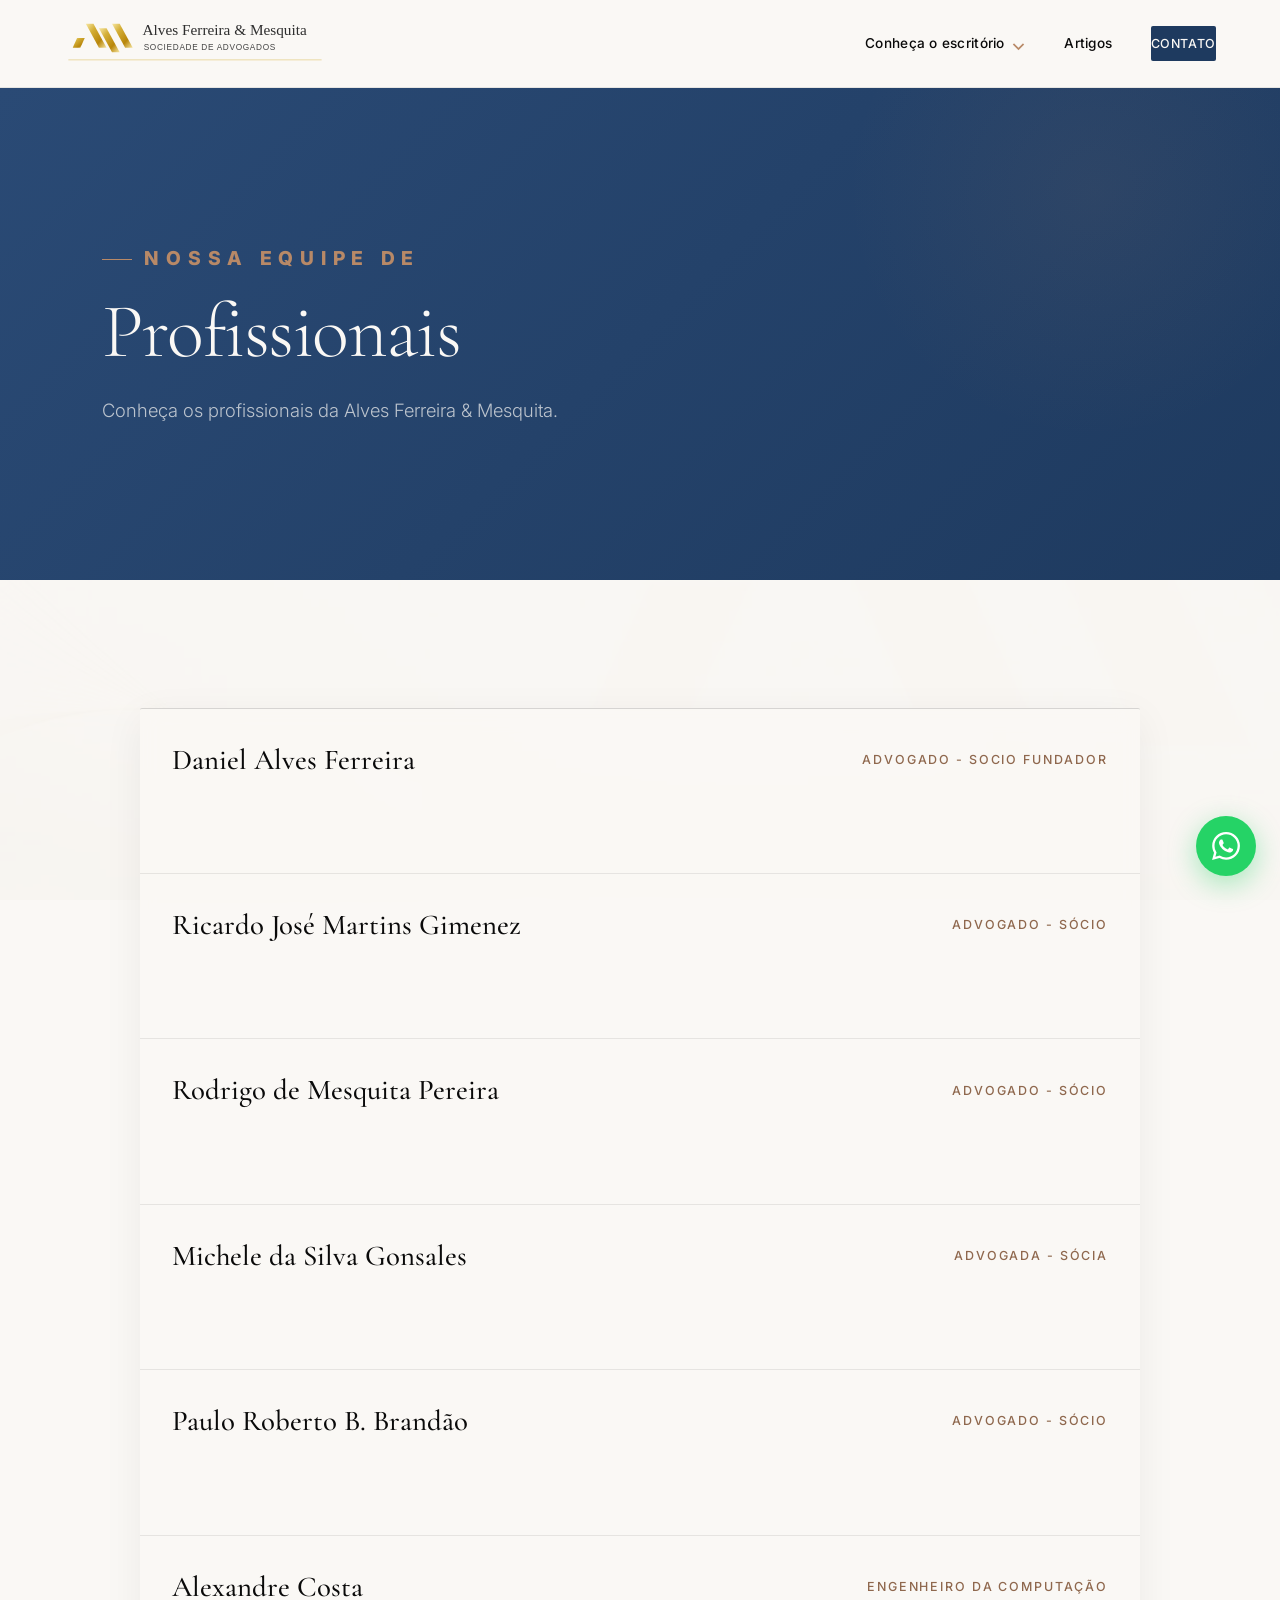
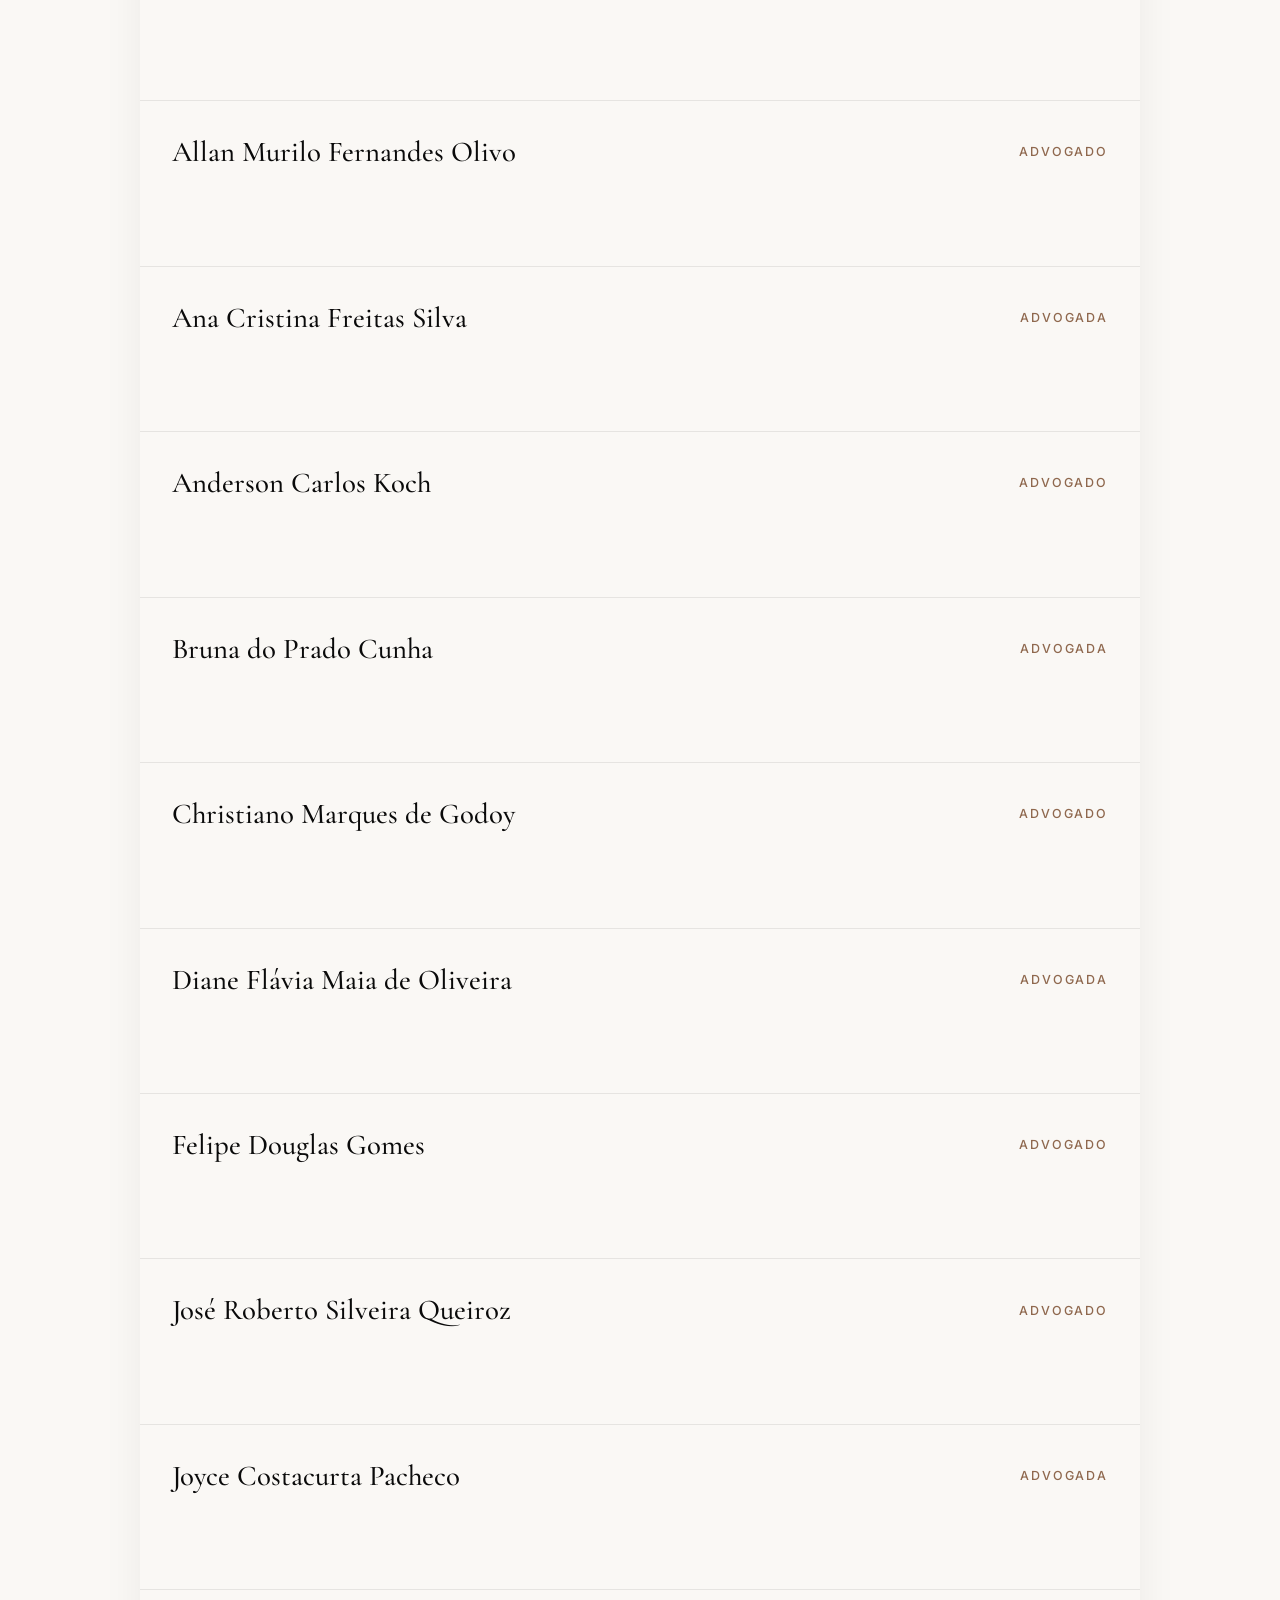
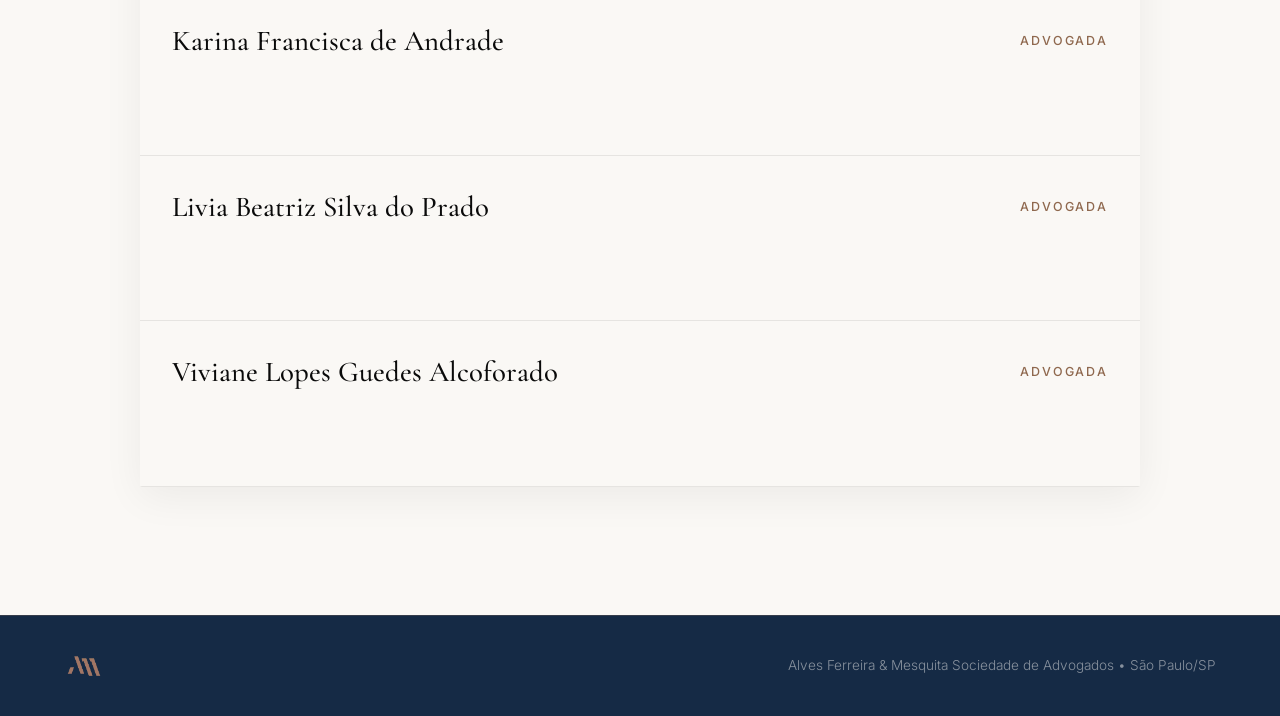
==== advogados.html @ df180200 "Add files via upload" ====
<!DOCTYPE html>
<html lang="pt-BR">
<head>
    <meta charset="UTF-8">
    <meta name="viewport" content="width=device-width, initial-scale=1.0">
    <title>Advogados | ALFM</title>
    <link rel="stylesheet" href="styles.css">
</head>
<body>
    <header class="site-header">
        <a href="index.html" class="brand">
            <img src="logo-horizontal.svg" alt="Alves Ferreira & Mesquita">
        </a>
        
        <button class="menu-toggle" data-menu-toggle aria-expanded="false">
            <span class="sr-only">Menu</span>
            <span></span>
            <span></span>
            <span></span>
        </button>
        
        <nav class="site-nav" data-nav>
            <div class="nav-dropdown">
                <button class="nav-dropdown-toggle" data-dropdown-toggle aria-expanded="false">
                    Conheça o escritório <span>⌄</span>
                </button>
                <div class="nav-dropdown-menu">
                    <a href="escritorio.html">O Escritório</a>
                    <a href="atuacao.html">Atuação</a>
                    <a href="diferenciais.html">Diferenciais</a>
                    <a href="advogados.html">Advogados</a>
                </div>
            </div>
            <a href="artigos.html" class="nav-link">Artigos</a>
            <a href="contato.html" class="nav-contact-btn">Contato</a>
        </nav>
    </header>

    <main>
        <section class="page-hero">
            <div class="page-hero-content">
                <p class="eyebrow animate-fade-in">Nossa equipe de</p>
                <h1 class="animate-fade-in delay-1">Profissionais</h1>
                <p class="animate-fade-in delay-2">Conheça os profissionais da Alves Ferreira & Mesquita.</p>
            </div>
        </section>

        <section class="section">
            <div class="lawyer-list">
                <button class="lawyer-card animate-on-scroll delay-1" data-lawyer="Daniel">
                    <span>Daniel Alves Ferreira</span>
                    <small>Advogado - Socio Fundador</small>
                </button>
                <button class="lawyer-card animate-on-scroll" data-lawyer="ricardoJose">
                    <span>Ricardo José Martins Gimenez</span>
                    <small>Advogado - Sócio</small>
                </button>
                <button class="lawyer-card animate-on-scroll delay-2" data-lawyer="rodrigoMesquita">
                    <span>Rodrigo de Mesquita Pereira</span>
                    <small>Advogado - Sócio</small>
                </button>
                <button class="lawyer-card animate-on-scroll" data-lawyer="micheleSilva">
                    <span>Michele da Silva Gonsales</span>
                    <small>Advogada - Sócia</small>
                </button>
                <button class="lawyer-card animate-on-scroll delay-1" data-lawyer="Paulo">
                    <span>Paulo Roberto B. Brandão</span>
                    <small>Advogado - Sócio</small>
                </button>
                <button class="lawyer-card animate-on-scroll delay-2" data-lawyer="alexandre">
                    <span>Alexandre Costa</span>
                    <small>Engenheiro da Computação</small>
                </button>
                <button class="lawyer-card animate-on-scroll" data-lawyer="allanMurilo">
                    <span>Allan Murilo Fernandes Olivo</span>
                    <small>Advogado</small>
                </button>
                <button class="lawyer-card animate-on-scroll delay-1" data-lawyer="anaCristina">
                    <span>Ana Cristina Freitas Silva</span>
                    <small>Advogada</small>
                </button>
                <button class="lawyer-card animate-on-scroll delay-2" data-lawyer="andersonCarlos">
                    <span>Anderson Carlos Koch</span>
                    <small>Advogado</small>
                </button>
                <button class="lawyer-card animate-on-scroll" data-lawyer="brunaPrado">
                    <span>Bruna do Prado Cunha</span>
                    <small>Advogada</small>
                </button>
                <button class="lawyer-card animate-on-scroll delay-1" data-lawyer="christianoMarques">
                    <span>Christiano Marques de Godoy</span>
                    <small>Advogado</small>
                </button>
                <button class="lawyer-card animate-on-scroll delay-2" data-lawyer="dianeFlavia">
                    <span>Diane Flávia Maia de Oliveira</span>
                    <small>Advogada</small>
                </button>
                <button class="lawyer-card animate-on-scroll" data-lawyer="felipeDouglas">
                    <span>Felipe Douglas Gomes</span>
                    <small>Advogado</small>
                </button>
                <button class="lawyer-card animate-on-scroll delay-1" data-lawyer="joseRoberto">
                    <span>José Roberto Silveira Queiroz</span>
                    <small>Advogado</small>
                </button>
                <button class="lawyer-card animate-on-scroll delay-2" data-lawyer="joyceCostacurta">
                    <span>Joyce Costacurta Pacheco</span>
                    <small>Advogada</small>
                </button>
                <button class="lawyer-card animate-on-scroll" data-lawyer="karinaFrancisca">
                    <span>Karina Francisca de Andrade</span>
                    <small>Advogada</small>
                </button>
                <button class="lawyer-card animate-on-scroll delay-1" data-lawyer="liviaBeatriz">
                    <span>Livia Beatriz Silva do Prado</span>
                    <small>Advogada</small>
                </button>
                <button class="lawyer-card animate-on-scroll delay-2" data-lawyer="vivianeLopes">
                    <span>Viviane Lopes Guedes Alcoforado</span>
                    <small>Advogada</small>
                </button>
            </div>
        </section>
    </main>

    <div class="lawyer-modal" data-lawyer-modal aria-hidden="true">
        <div class="lawyer-modal-box">
            <button class="modal-close" data-modal-close aria-label="Fechar">×</button>
            <button class="modal-nav modal-nav-prev" data-nav-prev aria-label="Advogado anterior">‹</button>
            <button class="modal-nav modal-nav-next" data-nav-next aria-label="Próximo advogado">›</button>
            <div class="lawyer-photo">Foto do advogado</div>
            <div class="lawyer-details">
                <h2 id="lawyer-name"></h2>
                <p class="lawyer-role"></p>
                <div class="lawyer-bio"></div>
            </div>
        </div>
    </div>

    <footer class="site-footer">
        <img src="logo-alfm-footer.webp" alt="Alves Ferreira & Mesquita">
        <p>Alves Ferreira & Mesquita Sociedade de Advogados • São Paulo/SP</p>
    </footer>

   <a href="https://wa.me/5511964009152" class="whatsapp-float" target="_blank" rel="noopener">
    <span>
        <svg xmlns="http://www.w3.org/2000/svg" viewBox="0 0 24 24" fill="currentColor" style="width: 28px; height: 28px;">
            <path d="M17.472 14.382c-.297-.149-1.758-.867-2.03-.967-.273-.099-.471-.148-.67.15-.197.297-.767.966-.94 1.164-.173.199-.347.223-.644.075-.297-.15-1.255-.463-2.39-1.475-.883-.788-1.48-1.761-1.653-2.059-.173-.297-.018-.458.13-.606.134-.133.298-.347.446-.52.149-.174.198-.298.298-.497.099-.198.05-.371-.025-.52-.075-.149-.669-1.612-.916-2.207-.242-.579-.487-.5-.669-.51-.173-.008-.371-.01-.57-.01-.198 0-.52.074-.792.372-.272.297-1.04 1.016-1.04 2.479 0 1.462 1.065 2.875 1.213 3.074.149.198 2.096 3.2 5.077 4.487.709.306 1.262.489 1.694.625.712.227 1.36.195 1.871.118.571-.085 1.758-.719 2.006-1.413.248-.694.248-1.289.173-1.413-.074-.124-.272-.198-.57-.347m-5.421 7.403h-.004a9.87 9.87 0 01-5.031-1.378l-.361-.214-3.741.982.998-3.648-.235-.374a9.86 9.86 0 01-1.51-5.26c.001-5.45 4.436-9.884 9.888-9.884 2.64 0 5.122 1.03 6.988 2.898a9.825 9.825 0 012.893 6.994c-.003 5.45-4.437 9.884-9.885 9.884m8.413-18.297A11.815 11.815 0 0012.05 0C5.495 0 .16 5.335.157 11.892c0 2.096.547 4.142 1.588 5.945L.057 24l6.305-1.654a11.882 11.882 0 005.683 1.448h.005c6.554 0 11.89-5.335 11.893-11.893a11.821 11.821 0 00-3.48-8.413Z"/>
        </svg>
    </span>
    <b>WhatsApp</b>
</a>

    <script src="script.js"></script>
</body>
</html>
---- styles.css ----
@import url('https://fonts.googleapis.com/css2?family=Cormorant+Garamond:ital,wght@0,300;0,400;0,500;0,600;0,700;1,400&family=Inter:wght@300;400;500;600;700;800&display=swap');

:root {
    --black: #0a0a0a;
    --black-2: #1a1a1a;
    --off-white: #faf8f5;
    --cream: #f5f0e8;
    --gold: #b88967;
    --gold-light: #d4a574;
    --gold-dark: #8f684e;
    --muted: #6d777b;
    --line: rgba(10, 10, 10, 0.08);
    --line-dark: rgba(10, 10, 10, 0.15);
    --shadow: 0 30px 80px rgba(10, 10, 10, 0.12);
    --shadow-soft: 0 10px 40px rgba(10, 10, 10, 0.06);
    --radius: 2px;
    
    /* CORES AZUL MARINHO DO ESCRITÓRIO */
    --navy-blue: #1e3a5f;
    --navy-blue-dark: #152a45;
    --navy-blue-light: #2a4a75;
    
    --font-serif: 'Cormorant Garamond', Georgia, serif;
    --font-sans: 'Inter', system-ui, sans-serif;
}

* {
    box-sizing: border-box;
    margin: 0;
    padding: 0;
}

html {
    scroll-behavior: smooth;
    -webkit-font-smoothing: antialiased;
    -moz-osx-font-smoothing: grayscale;
}

body {
    font-family: var(--font-sans);
    font-weight: 400;
    color: var(--black);
    background-color: var(--off-white);
    background-image: url('background-alfm.jpg');
    background-size: cover;
    background-position: center center;
    background-attachment: fixed;
    background-repeat: no-repeat;
    line-height: 1.6;
    overflow-x: hidden;
}

body::before {
    content: "";
    position: fixed;
    top: 0;
    left: 0;
    width: 100%;
    height: 100%;
    background: rgba(250, 248, 245, 0.92);
    z-index: -1;
    pointer-events: none;
}

img {
    display: block;
    max-width: 100%;
    height: auto;
}

a {
    color: inherit;
    text-decoration: none;
    transition: color 0.3s ease;
}

button {
    font-family: inherit;
    cursor: pointer;
    border: none;
    background: none;
}

.sr-only {
    position: absolute;
    width: 1px;
    height: 1px;
    padding: 0;
    margin: -1px;
    overflow: hidden;
    clip: rect(0, 0, 0, 0);
    white-space: nowrap;
    border: 0;
}

/* =====================================
   TIPOGRAFIA PREMIUM
===================================== */
h1, h2, h3, h4 {
    font-family: var(--font-serif);
    font-weight: 400;
    letter-spacing: -0.01em;
    line-height: 1.1;
}

h1 {
    font-size: clamp(2.8rem, 6vw, 5.5rem);
    font-weight: 300;
    letter-spacing: -0.02em;
}

h2 {
    font-size: clamp(2.2rem, 4.5vw, 3.8rem);
    font-weight: 400;
}

h3 {
    font-size: clamp(1.4rem, 2vw, 1.8rem);
    font-weight: 500;
}

p {
    font-size: 1.05rem;
    line-height: 1.7;
    color: var(--black-2);
}

.eyebrow {
    color: var(--gold);
    font-size: 1.2rem;
    font-weight: 800;
    letter-spacing: 0.35em;
    margin: 0 0 16px;
    text-transform: uppercase;
}

.eyebrow::before {
    content: "";
    display: inline-block;
    width: 30px;
    height: 1px;
    background: var(--gold);
    margin-right: 12px;
    vertical-align: middle;
}

/* =====================================
   HEADER / NAVEGAÇÃO
===================================== */
.site-header {
    align-items: center;
    background: rgba(250, 248, 245, 0.95);
    border-bottom: 1px solid var(--line);
    display: flex;
    gap: 24px;
    justify-content: space-between;
    left: 0;
    min-height: 88px;
    padding: 16px clamp(24px, 5vw, 64px);
    position: sticky;
    right: 0;
    top: 0;
    z-index: 100;
    backdrop-filter: blur(20px);
    -webkit-backdrop-filter: blur(20px);
    transition: all 0.4s cubic-bezier(0.4, 0, 0.2, 1);
}

.site-header.scrolled {
    min-height: 72px;
    box-shadow: 0 4px 30px rgba(10, 10, 10, 0.04);
    background: rgba(250, 248, 245, 0.98);
}

.brand {
    display: flex;
    align-items: center;
    flex: 0 0 auto;
    transition: transform 0.4s ease;
}

.brand:hover {
    transform: scale(1.01);
}

.brand img {
    height: 55px;
    width: auto;
    max-width: 300px;
    object-fit: contain;
    object-position: left;
}

.site-nav {
    align-items: center;
    display: flex;
    gap: clamp(20px, 3vw, 40px);
    font-size: 0.85rem;
    font-weight: 500;
    letter-spacing: 0.02em;
}

.site-nav a {
    color: var(--black);
    position: relative;
    padding: 8px 0;
    transition: color 0.3s ease;
}

.site-nav a:not(.nav-contact-btn)::after {
    background: var(--gold);
    bottom: 0;
    content: "";
    height: 1px;
    left: 0;
    position: absolute;
    transform: scaleX(0);
    transform-origin: right;
    transition: transform 0.5s cubic-bezier(0.4, 0, 0.2, 1);
    width: 100%;
}

.site-nav a:not(.nav-contact-btn):hover::after {
    transform: scaleX(1);
    transform-origin: left;
}

.nav-link {
    color: var(--black);
    font-weight: 500;
    letter-spacing: 0.02em;
    padding: 8px 0;
}

.nav-link:hover {
    color: var(--gold-dark);
}

.nav-contact-btn {
    background: var(--navy-blue);
    color: var(--off-white) !important;
    padding: 14px 28px;
    border-radius: var(--radius);
    transition: all 0.4s cubic-bezier(0.4, 0, 0.2, 1);
    font-weight: 500;
    letter-spacing: 0.05em;
    text-transform: uppercase;
    font-size: 0.78rem;
}

.nav-contact-btn:hover {
    background: var(--navy-blue-light);
    transform: translateY(-2px);
    box-shadow: 0 10px 30px rgba(30, 58, 95, 0.3);
}

.nav-contact-btn::after {
    display: none;
}

.menu-toggle {
    align-items: center;
    background: var(--black);
    border: 0;
    border-radius: var(--radius);
    cursor: pointer;
    display: none;
    height: 44px;
    justify-content: center;
    padding: 0;
    width: 44px;
    transition: background 0.3s ease;
}

.menu-toggle:hover {
    background: var(--gold-dark);
}

.menu-toggle span:not(.sr-only) {
    background: var(--off-white);
    display: block;
    height: 1.5px;
    margin: 3px 0;
    width: 20px;
    transition: transform 0.4s ease, opacity 0.3s ease;
}

.menu-toggle[aria-expanded="true"] span:nth-child(2) {
    transform: rotate(45deg) translate(4px, 4px);
}

.menu-toggle[aria-expanded="true"] span:nth-child(3) {
    opacity: 0;
}

.menu-toggle[aria-expanded="true"] span:nth-child(4) {
    transform: rotate(-45deg) translate(5px, -5px);
}

/* =====================================
   DROPDOWN
===================================== */
.nav-dropdown {
    position: relative;
}

.nav-dropdown-toggle {
    background: none;
    border: 0;
    color: var(--black);
    cursor: pointer;
    font: inherit;
    font-weight: 500;
    padding: 8px 0;
    display: flex;
    align-items: center;
    gap: 6px;
    letter-spacing: 0.02em;
    transition: color 0.3s ease;
}

.nav-dropdown-toggle:hover {
    color: var(--gold-dark);
}

.nav-dropdown-toggle span {
    color: var(--gold);
    font-size: 1.2rem;
    transition: transform 0.4s ease;
    line-height: 1;
}

.nav-dropdown.is-open .nav-dropdown-toggle span {
    transform: rotate(180deg);
}

.nav-dropdown-menu {
    background: var(--off-white);
    border: 1px solid var(--line);
    box-shadow: var(--shadow);
    display: none;
    left: 0;
    min-width: 260px;
    padding: 12px 0;
    position: absolute;
    top: calc(100% + 16px);
    z-index: 100;
    border-radius: var(--radius);
    opacity: 0;
    transform: translateY(-10px);
    transition: opacity 0.4s ease, transform 0.4s ease;
}

.nav-dropdown.is-open .nav-dropdown-menu {
    display: grid;
    opacity: 1;
    transform: translateY(0);
}

.nav-dropdown-menu a {
    padding: 14px 24px;
    transition: all 0.3s ease;
    border-left: 2px solid transparent;
}

.nav-dropdown-menu a:hover {
    background: var(--cream);
    padding-left: 30px;
    color: var(--gold-dark);
    border-left-color: var(--gold);
}

/* =====================================
   HERO (AZUL MARINHO)
===================================== */
.hero {
    background:
        radial-gradient(ellipse at 70% 30%, rgba(184, 137, 103, 0.2), transparent 50%),
        linear-gradient(135deg, var(--navy-blue) 0%, var(--navy-blue-dark) 100%);
    color: var(--off-white);
    display: grid;
    grid-template-columns: 1fr 1fr;
    min-height: calc(100vh - 88px);
    overflow: visible;
    padding: clamp(40px, 6vw, 80px) clamp(24px, 5vw, 80px);
    position: relative;
}

.hero::before {
    background:
        linear-gradient(rgba(255,255,255,0.03) 1px, transparent 1px),
        linear-gradient(90deg, rgba(255,255,255,0.03) 1px, transparent 1px);
    background-size: 80px 80px;
    content: "";
    inset: 0;
    opacity: 0.5;
    position: absolute;
}

.hero-media,
.hero-content,
.hero-summary {
    position: relative;
    z-index: 1;
}

.hero-media {
    align-items: center;
    display: flex;
    justify-content: center;
    min-height: 400px;
    padding: 40px;
}

.hero-media img {
    box-shadow: none;
    filter: saturate(0.96);
    max-width: min(420px, 72vw);
    width: 100%;
}

.hero-media:hover img {
    transform: scale(1.02);
}

.hero-content {
    align-self: center;
    max-width: 720px;
    padding: 24px 0 64px;
}

.hero h1 {
    color: var(--off-white);
    margin-bottom: 24px;
    font-weight: 300;
}

.hero h1 em {
    font-style: italic;
    color: var(--gold-light);
    font-weight: 400;
}

.hero-copy {
    color: rgba(250, 248, 245, 0.75);
    font-size: clamp(1.05rem, 1.4vw, 1.2rem);
    line-height: 1.7;
    max-width: 580px;
    font-weight: 300;
}

.hero-actions {
    display: flex;
    flex-wrap: wrap;
    gap: 16px;
    margin-top: 40px;
}

.button {
    align-items: center;
    border: 1px solid transparent;
    border-radius: var(--radius);
    display: inline-flex;
    font-weight: 500;
    justify-content: center;
    min-height: 52px;
    padding: 0 32px;
    transition: all 0.4s cubic-bezier(0.4, 0, 0.2, 1);
    position: relative;
    overflow: hidden;
    letter-spacing: 0.05em;
    text-transform: uppercase;
    font-size: 0.78rem;
}

.button::before {
    content: "";
    position: absolute;
    top: 50%;
    left: 50%;
    width: 0;
    height: 0;
    border-radius: 50%;
    background: rgba(255, 255, 255, 0.15);
    transform: translate(-50%, -50%);
    transition: width 0.6s ease, height 0.6s ease;
}

.button:hover::before {
    width: 400px;
    height: 400px;
}

.button:hover {
    transform: translateY(-2px);
}

.button.primary {
    background: var(--gold);
    color: #ffffff;
    box-shadow: 0 10px 30px rgba(184, 137, 103, 0.3);
}

.button.primary:hover {
    background: var(--gold-dark);
    box-shadow: 0 15px 40px rgba(143, 104, 78, 0.4);
}

.button.secondary {
    border-color: rgba(250, 248, 245, 0.3);
    color: var(--off-white);
}

.button.secondary:hover {
    background: rgba(250, 248, 245, 0.08);
    border-color: rgba(250, 248, 245, 0.6);
}

.hero-summary {
    align-self: end;
    border-top: 1px solid rgba(250, 248, 245, 0.15);
    color: rgba(250, 248, 245, 0.7);
    display: grid;
    font-size: 0.78rem;
    font-weight: 500;
    gap: 20px;
    grid-column: 1 / -1;
    grid-template-columns: repeat(3, minmax(0, 1fr));
    padding-top: 24px;
    text-transform: uppercase;
    letter-spacing: 0.15em;
}

/* =====================================
   SECTIONS
===================================== */
.section {
    padding: clamp(80px, 10vw, 140px) clamp(24px, 5vw, 80px);
    position: relative;
}

.section-heading {
    display: grid;
    gap: 40px;
    grid-template-columns: minmax(200px, 0.38fr) minmax(280px, 0.62fr);
    margin: 0 auto;
    max-width: 1280px;
}

.intro {
    display: grid;
    gap: 40px;
}

.intro-text {
    border-left: 1px solid var(--gold);
    display: grid;
    gap: 20px;
    justify-self: end;
    max-width: 720px;
    padding-left: clamp(24px, 4vw, 48px);
}

.intro-text p {
    color: var(--muted);
    font-size: 1.05rem;
    line-height: 1.8;
    font-weight: 300;
}

.section-intro-spaced {
    margin-bottom: 40px;
}

/* HOME INTRO */
.home-intro {
    background: rgba(250, 248, 245, 0.92);
    backdrop-filter: blur(10px);
}

.home-intro-grid {
    display: grid;
    gap: clamp(40px, 6vw, 80px);
    grid-template-columns: minmax(280px, 1.3fr) minmax(280px, 0.7fr);
    margin: 0 auto;
    max-width: 1280px;
}

.home-intro-text {
    display: grid;
    gap: 20px;
}

.home-intro-text h2 {
    font-size: clamp(2rem, 3.5vw, 3rem);
    font-weight: 400;
}

.home-intro-text p {
    color: var(--muted);
    font-size: 1.05rem;
    line-height: 1.8;
    font-weight: 300;
}

.home-intro-stats {
    display: grid;
    gap: 40px;
    align-content: center;
}

.stat {
    border-left: 1px solid var(--gold);
    padding-left: 28px;
    transition: transform 0.4s ease;
}

.stat:hover {
    transform: translateX(10px);
}

.stat-number {
    font-family: var(--font-serif);
    font-size: clamp(3rem, 5vw, 4.5rem);
    font-weight: 300;
    color: var(--black);
    line-height: 1;
    margin-bottom: 12px;
    letter-spacing: -0.02em;
}

.stat-label {
    color: var(--muted);
    font-size: 0.78rem;
    font-weight: 500;
    text-transform: uppercase;
    letter-spacing: 0.2em;
}

/* HOME AREAS / DIFERENCIAIS */
.home-areas,
.home-diferenciais {
    background: rgba(245, 240, 232, 0.7);
    backdrop-filter: blur(10px);
}

.home-areas-cta,
.home-diferenciais-cta {
    grid-column: 1 / -1;
    text-align: center;
    margin-top: 40px;
}

.home-areas-cta .button,
.home-diferenciais-cta .button {
    background: var(--black);
    color: var(--off-white);
}

.home-areas-cta .button:hover,
.home-diferenciais-cta .button:hover {
    background: var(--gold-dark);
}

/* HOME CONTACT (AZUL MARINHO) */
.home-contact {
    background: var(--navy-blue);
    color: var(--off-white);
    text-align: center;
    position: relative;
    overflow: hidden;
}

.home-contact::before {
    content: "";
    position: absolute;
    top: -50%;
    right: -10%;
    width: 600px;
    height: 600px;
    background: radial-gradient(circle, rgba(184, 137, 103, 0.15), transparent 70%);
    border-radius: 50%;
}

.home-contact-content {
    margin: 0 auto;
    max-width: 720px;
    position: relative;
    z-index: 1;
}

.home-contact-content h2 {
    color: var(--off-white);
    margin-bottom: 24px;
}

.home-contact-content p {
    color: rgba(250, 248, 245, 0.7);
    font-size: 1.1rem;
    line-height: 1.7;
    margin-bottom: 40px;
    font-weight: 300;
}

.home-contact-points {
    display: flex;
    flex-wrap: wrap;
    gap: 12px;
    justify-content: center;
    margin: 0 auto 32px;
    max-width: 620px;
}

.home-contact-points span {
    background: rgba(250, 248, 245, 0.06);
    border: 1px solid rgba(250, 248, 245, 0.18);
    border-radius: 999px;
    color: rgba(250, 248, 245, 0.9);
    font-size: 0.72rem;
    font-weight: 600;
    letter-spacing: 0.12em;
    padding: 10px 16px;
    text-transform: uppercase;
}

.home-contact-content .button {
    background: var(--gold);
    color: #ffffff;
}

.home-contact-content .button:hover {
    background: var(--gold-dark);
}

/* PRACTICE GRID */
.practice {
    background: rgba(250, 248, 245, 0.92);
    backdrop-filter: blur(10px);
}

.practice-grid {
    display: grid;
    gap: 1px;
    grid-template-columns: repeat(3, minmax(0, 1fr));
    margin: 0 auto;
    max-width: 1280px;
    background: var(--line-dark);
    border: 1px solid var(--line-dark);
}

.practice-grid article {
    background: #ffffff;
    padding: clamp(32px, 3vw, 48px);
    transition: all 0.5s cubic-bezier(0.4, 0, 0.2, 1);
    position: relative;
    overflow: hidden;
    cursor: default;
}

.practice-grid article::before {
    content: "";
    position: absolute;
    top: 0;
    left: 0;
    width: 100%;
    height: 2px;
    background: var(--gold);
    transform: scaleX(0);
    transform-origin: left;
    transition: transform 0.6s cubic-bezier(0.4, 0, 0.2, 1);
}

.practice-grid article::after {
    content: "";
    position: absolute;
    bottom: 0;
    right: 0;
    width: 60px;
    height: 60px;
    background: radial-gradient(circle, rgba(184, 137, 103, 0.08), transparent 70%);
    opacity: 0;
    transition: opacity 0.5s ease;
}

.practice-grid article:hover {
    background: var(--cream);
}

.practice-grid article:hover::before {
    transform: scaleX(1);
}

.practice-grid article:hover::after {
    opacity: 1;
}

.practice-grid h3 {
    font-family: var(--font-serif);
    font-size: 1.6rem;
    margin-bottom: 16px;
    font-weight: 500;
    transition: color 0.3s ease;
}

.practice-grid article:hover h3 {
    color: var(--gold-dark);
}

.practice-grid p {
    color: var(--muted);
    line-height: 1.7;
    font-weight: 300;
    font-size: 0.98rem;
}

.icon {
    width: 48px;
    height: 48px;
    margin-bottom: 24px;
    display: flex;
    align-items: center;
    justify-content: center;
    transition: transform 0.4s ease;
}

.practice-grid article:hover .icon {
    transform: scale(1.1);
}

.icon svg {
    width: 32px;
    height: 32px;
    stroke: var(--gold);
    stroke-width: 1.2;
    fill: none;
}

/* PAGE HERO (AZUL MARINHO CLARO) */
.page-hero {
    background: linear-gradient(135deg, #2a4a75 0%, #1e3a5f 100%);
    color: var(--off-white);
    padding: clamp(80px, 12vw, 160px) clamp(24px, 8vw, 160px);
    position: relative;
    overflow: hidden;
}

.page-hero::before {
    content: "";
    position: absolute;
    top: -30%;
    right: -5%;
    width: 500px;
    height: 500px;
    background: radial-gradient(circle, rgba(184, 137, 103, 0.08), transparent 70%);
    border-radius: 50%;
}

.page-hero-content {
    position: relative;
    z-index: 1;
    max-width: 1000px;
}

.page-hero h1 {
    color: var(--off-white);
    max-width: 900px;
    margin-bottom: 20px;
    font-weight: 300;
}

.page-hero-content > p:not(.eyebrow) {
    color: rgba(250, 248, 245, 0.7);
    font-size: 1.15rem;
    max-width: 700px;
    font-weight: 300;
}

.article-grid {
    display: grid;
    gap: 24px;
    grid-template-columns: repeat(2, minmax(0, 1fr));
    margin: 0 auto;
    max-width: 1200px;
}

.article-card {
    background: rgba(250, 248, 245, 0.95);
    border: 1px solid var(--line);
    border-radius: var(--radius);
    box-shadow: var(--shadow);
    display: grid;
    gap: 18px;
    padding: clamp(28px, 3vw, 40px);
    transition: transform 0.4s ease, box-shadow 0.4s ease;
    cursor: pointer;
}

.article-card:hover {
    transform: translateY(-6px);
    box-shadow: 0 24px 50px rgba(17, 24, 39, 0.08);
}

.article-meta {
    align-items: center;
    display: flex;
    gap: 12px;
    justify-content: space-between;
}

.article-meta time {
    color: var(--muted);
    font-size: 0.72rem;
    letter-spacing: 0.06em;
    text-transform: uppercase;
}

.article-tag {
    color: var(--gold-dark);
    display: inline-flex;
    font-size: 0.72rem;
    font-weight: 600;
    letter-spacing: 0.12em;
    text-transform: uppercase;
}

.article-card h2 {
    color: var(--black);
    font-size: clamp(1.5rem, 2vw, 2.1rem);
    line-height: 1.35;
    margin: 0;
}

.article-card p {
    color: var(--muted);
    font-size: 1rem;
    line-height: 1.75;
    margin: 0;
}

.article-card .button {
    justify-self: start;
    margin-top: 8px;
}

/* =====================================
   CONTACT
===================================== */
.contact-panel {
    background: rgba(250, 248, 245, 0.95);
    border: 1px solid var(--line);
    box-shadow: var(--shadow);
    display: grid;
    gap: clamp(40px, 6vw, 80px);
    grid-template-columns: minmax(280px, 0.8fr) minmax(300px, 1fr);
    margin: 0 auto;
    max-width: 1200px;
    padding: clamp(32px, 5vw, 64px);
    border-radius: var(--radius);
    backdrop-filter: blur(10px);
}

.contact h2 {
    font-size: 2rem;
    margin-bottom: 8px;
}

.contact h3 {
    font-size: 1.1rem;
    color: var(--gold-dark);
    margin-bottom: 24px;
    font-family: var(--font-sans);
    font-weight: 500;
    letter-spacing: 0.05em;
    text-transform: uppercase;
    font-size: 0.85rem;
}

.contact p {
    color: var(--muted);
    font-size: 1rem;
    line-height: 1.7;
    margin-bottom: 16px;
    font-weight: 300;
}

.contact p strong {
    color: var(--black);
    font-weight: 600;
}

.contact-form {
    display: grid;
    gap: 20px;
}

.contact-form label {
    color: var(--black);
    display: grid;
    font-size: 0.78rem;
    font-weight: 600;
    gap: 8px;
    letter-spacing: 0.1em;
    text-transform: uppercase;
}

.contact-form input,
.contact-form textarea {
    background: rgba(30, 58, 95, 0.04);
    border: 1px solid rgba(30, 58, 95, 0.35);
    border-radius: var(--radius);
    color: var(--black);
    font: inherit;
    min-height: 52px;
    padding: 14px 16px;
    width: 100%;
    transition: border-color 0.3s ease, box-shadow 0.3s ease, background 0.3s ease;
    font-size: 1rem;
}

.contact-form input:focus,
.contact-form textarea:focus {
    border-color: var(--navy-blue);
    outline: none;
    background: rgba(30, 58, 95, 0.07);
    box-shadow: 0 0 0 3px rgba(30, 58, 95, 0.12);
}

.contact-form textarea {
    min-height: 140px;
    resize: vertical;
}

/* =====================================
   FOOTER (AZUL MARINHO ESCURO E COMPACTO)
===================================== */
.site-footer {
    align-items: center;
    background: var(--navy-blue-dark);
    color: rgba(250, 248, 245, 0.6);
    display: flex;
    gap: 26px;
    justify-content: space-between;
    padding: 30px clamp(24px, 5vw, 80px);
    border-top: 1px solid rgba(184, 137, 103, 0.2);
}

.site-footer img {
    height: 40px;
    width: auto;
    max-width: 250px;
    object-fit: contain;
    opacity: 0.9;
}

.site-footer p {
    margin: 0;
    text-align: center;
    font-size: 0.85rem;
    color: rgba(250, 248, 245, 0.5);
    font-weight: 300;
}

/* =====================================
   WHATSAPP FLOAT
===================================== */
.whatsapp-float {
    align-items: center;
    background: #25d366;
    border-radius: 50%;
    bottom: 24px;
    box-shadow: 0 8px 28px rgba(37, 211, 102, 0.4);
    color: #fff;
    display: flex;
    justify-content: center;
    padding: 0;
    position: fixed;
    right: 24px;
    z-index: 30;
    transition: all 0.3s ease;
    animation: pulse 2s infinite;
    text-decoration: none;
    width: 60px;
    height: 60px;
}

.whatsapp-float:hover {
    transform: scale(1.1);
    box-shadow: 0 12px 35px rgba(37, 211, 102, 0.6);
    animation-play-state: paused;
    background: #20bd5a;
}

.whatsapp-float span {
    font-size: 28px;
    line-height: 1;
    display: flex;
    align-items: center;
    justify-content: center;
    transform: none;
}

.whatsapp-float b {
    display: none;
}

@keyframes pulse {
    0% {
        box-shadow: 0 10px 40px rgba(37, 211, 102, 0.4), 0 0 0 0 rgba(37, 211, 102, 0.6);
    }
    70% {
        box-shadow: 0 10px 40px rgba(37, 211, 102, 0.4), 0 0 0 20px rgba(37, 211, 102, 0);
    }
    100% {
        box-shadow: 0 10px 40px rgba(37, 211, 102, 0.4), 0 0 0 0 rgba(37, 211, 102, 0);
    }
}

/* =====================================
   LAWYERS
===================================== */
.lawyer-list {
    border-top: 1px solid var(--line-dark);
    margin: 0 auto;
    max-width: 1000px;
    background: rgba(250, 248, 245, 0.92);
    border-radius: var(--radius);
    box-shadow: var(--shadow-soft);
    overflow: hidden;
    backdrop-filter: blur(10px);
}

.lawyer-card {
    display: grid;
    grid-template-columns: 1fr max-content;
    align-items: center;
    gap: 24px;
    background: transparent;
    border: 0;
    border-bottom: 1px solid var(--line);
    color: var(--black);
    cursor: pointer;
    font: inherit;
    padding: 28px 32px;
    text-align: left;
    width: 100%;
    transition: all 0.4s ease;
    position: relative;
}

.lawyer-card::before {
    content: "";
    position: absolute;
    left: 0;
    top: 0;
    width: 2px;
    height: 100%;
    background: var(--gold);
    transform: scaleY(0);
    transform-origin: top;
    transition: transform 0.4s ease;
}

.lawyer-card::after {
    content: "→";
    color: var(--gold);
    font-size: 1.5rem;
    opacity: 0;
    transform: translateX(-10px);
    transition: all 0.4s ease;
}

.lawyer-card:hover {
    background: var(--cream);
    padding-left: 40px;
}

.lawyer-card:hover::before {
    transform: scaleY(1);
}

.lawyer-card:hover::after {
    opacity: 1;
    transform: translateX(0);
}

.lawyer-card span {
    font-family: var(--font-serif);
    font-size: 1.8rem;
    font-weight: 500;
    transition: color 0.3s ease;
    word-spacing: 0.00em;
}

.lawyer-card small {
    color: var(--gold-dark);
    font-weight: 500;
    font-size: 0.78rem;
    letter-spacing: 0.15em;
    text-transform: uppercase;
    white-space: nowrap;
}

.lawyer-card:hover span {
    color: var(--gold-dark);
}

.lawyer-modal {
    align-items: center;
    background: rgba(10, 10, 10, 0.85);
    display: none;
    inset: 0;
    justify-content: center;
    padding: 20px;
    position: fixed;
    z-index: 100;
    backdrop-filter: blur(12px);
    opacity: 0;
    transition: opacity 0.4s ease;
}

.lawyer-modal.show {
    display: flex;
    opacity: 1;
}

.lawyer-modal-box {
    background: var(--off-white);
    box-shadow: var(--shadow);
    display: grid;
    grid-template-columns: minmax(240px, 0.8fr) minmax(300px, 1.2fr);
    max-width: 900px;
    position: relative;
    width: 100%;
    max-height: 90vh;
    overflow: visible;
    border-radius: var(--radius);
    transform: scale(0.95) translateY(20px);
    transition: transform 0.5s cubic-bezier(0.4, 0, 0.2, 1);
}

.lawyer-modal.show .lawyer-modal-box {
    transform: scale(1) translateY(0);
}

.modal-close {
    background: var(--black);
    border: 0;
    color: var(--off-white);
    cursor: pointer;
    font-size: 1.8rem;
    height: 48px;
    line-height: 1;
    position: absolute;
    right: 0;
    top: 0;
    width: 48px;
    z-index: 10;
    transition: background 0.3s ease;
    display: flex;
    align-items: center;
    justify-content: center;
}

.modal-close:hover {
    background: var(--gold-dark);
}

.modal-nav {
    background: var(--navy-blue);
    border: 0;
    color: var(--off-white);
    cursor: pointer;
    font-size: 1.8rem;
    height: 38px;
    line-height: 1;
    position: absolute;
    top: 50%;
    transform: translateY(-50%);
    width: 38px;
    z-index: 10;
    transition: background 0.3s ease, transform 0.3s ease;
    display: flex;
    align-items: center;
    justify-content: center;
    border-radius: 50%;
    box-shadow: 0 6px 16px rgba(10, 10, 10, 0.18);
}

.modal-nav:hover {
    background: var(--navy-blue);
    transform: translateY(-50%) scale(1.1);
}

.modal-nav-prev {
    left: -18px;
}

.modal-nav-next {
    right: -18px;
}

.lawyer-photo {
    align-items: center;
    background: transparent;
    color: var(--muted);
    display: flex;
    justify-content: center;
    min-height: 400px;
    padding: 32px;
    text-align: center;
    border-right: 1px solid var(--line);
}

.lawyer-photo img {
    width: 100%;
    height: 100%;
    object-fit: cover;
}

.lawyer-details {
    max-height: 90vh;
    overflow-y: auto;
    padding: clamp(32px, 5vw, 56px);
}

.lawyer-details h2 {
    font-size: 2.4rem;
    margin-bottom: 8px;
}

.lawyer-role {
    color: var(--gold-dark);
    font-weight: 500;
    margin-bottom: 24px;
    font-size: 0.85rem;
    letter-spacing: 0.15em;
    text-transform: uppercase;
}

.lawyer-bio {
    color: var(--muted);
    line-height: 1.8;
    font-weight: 300;
}

.lawyer-bio p {
    margin-bottom: 16px;
    font-size: 1rem;
}

.lawyer-bio strong {
    color: var(--black);
    font-weight: 600;
}

/* =====================================
   ARTICLE MODAL
===================================== */
.article-modal {
    align-items: center;
    background: rgba(10, 10, 10, 0.85);
    display: none;
    inset: 0;
    justify-content: center;
    padding: 20px;
    position: fixed;
    z-index: 100;
    backdrop-filter: blur(12px);
    opacity: 0;
    transition: opacity 0.4s ease;
}

.article-modal.show {
    display: flex;
    opacity: 1;
}

.article-modal-box {
    background: var(--off-white);
    box-shadow: var(--shadow);
    display: grid;
    max-width: 800px;
    position: relative;
    width: 100%;
    max-height: 90vh;
    overflow: visible;
    border-radius: var(--radius);
    transform: scale(0.95) translateY(20px);
    transition: transform 0.5s cubic-bezier(0.4, 0, 0.2, 1);
    padding: 48px 40px;
}

.article-modal.show .article-modal-box {
    transform: scale(1) translateY(0);
}

.article-modal-content h2 {
    font-size: 2.4rem;
    margin-bottom: 16px;
    color: var(--black);
}

.article-modal-content {
    max-height: calc(90vh - 96px);
    overflow-y: auto;
    padding: 4px;
}

.article-modal-meta {
    display: flex;
    align-items: center;
    gap: 16px;
    margin-bottom: 24px;
}

.article-modal-content p {
    color: var(--muted);
    line-height: 1.8;
    font-weight: 300;
    margin-bottom: 24px;
}

/* =====================================
   SUCCESS MODAL
===================================== */
.success-modal {
    position: fixed;
    top: 0;
    left: 0;
    width: 100%;
    height: 100%;
    background: rgba(10, 10, 10, 0.7);
    display: flex;
    align-items: center;
    justify-content: center;
    opacity: 0;
    visibility: hidden;
    transition: 0.4s ease;
    z-index: 99999;
    backdrop-filter: blur(8px);
}

.success-modal.show {
    opacity: 1;
    visibility: visible;
}

.success-modal-content {
    background: var(--off-white);
    width: 90%;
    max-width: 460px;
    padding: 48px 40px;
    border-radius: var(--radius);
    text-align: center;
    box-shadow: var(--shadow);
    transform: scale(0.9);
    transition: transform 0.4s cubic-bezier(0.4, 0, 0.2, 1);
    border-top: 3px solid var(--gold);
}

.success-modal.show .success-modal-content {
    transform: scale(1);
}

.success-icon {
    font-size: 56px;
    margin-bottom: 20px;
    color: var(--gold);
    font-family: var(--font-serif);
}

.success-modal-content h3 {
    font-family: var(--font-serif);
    font-size: 1.8rem;
    color: var(--black);
    margin-bottom: 12px;
    font-weight: 500;
}

.success-modal-content p {
    color: var(--muted);
    margin: 0;
    font-weight: 300;
}

/* =====================================
   ANIMAÇÕES
===================================== */
@keyframes fadeInUp {
    from {
        opacity: 0;
        transform: translateY(40px);
    }
    to {
        opacity: 1;
        transform: translateY(0);
    }
}

@keyframes fadeIn {
    from { opacity: 0; }
    to { opacity: 1; }
}

.animate-fade-in {
    opacity: 0;
    animation: fadeInUp 1s cubic-bezier(0.4, 0, 0.2, 1) forwards;
}

.animate-fade-in.delay-1 { animation-delay: 0.2s; }
.animate-fade-in.delay-2 { animation-delay: 0.4s; }
.animate-fade-in.delay-3 { animation-delay: 0.6s; }

.animate-slide-up {
    opacity: 0;
    animation: fadeInUp 1s cubic-bezier(0.4, 0, 0.2, 1) forwards;
    animation-delay: 0.8s;
}

.animate-on-scroll {
    opacity: 0;
    transform: translateY(40px);
    transition: opacity 1s cubic-bezier(0.4, 0, 0.2, 1), transform 1s cubic-bezier(0.4, 0, 0.2, 1);
}

.animate-on-scroll.is-visible {
    opacity: 1;
    transform: translateY(0);
}

.animate-on-scroll.delay-1 { transition-delay: 0.15s; }
.animate-on-scroll.delay-2 { transition-delay: 0.3s; }
.animate-on-scroll.delay-3 { transition-delay: 0.45s; }

/* =====================================
   RESPONSIVO
===================================== */
@media (max-width: 920px) {
    .site-header {
        align-items: flex-start;
    }
    .menu-toggle {
        display: grid;
        flex: 0 0 auto;
    }
    .site-nav {
        background: var(--off-white);
        border: 1px solid var(--line);
        box-shadow: var(--shadow);
        display: none;
        flex-direction: column;
        gap: 0;
        position: absolute;
        right: 24px;
        top: 80px;
        width: min(320px, calc(100vw - 48px));
        border-radius: var(--radius);
        padding: 12px 0;
    }
    .site-nav.is-open {
        display: flex;
        animation: fadeIn 0.3s ease;
    }
    .site-nav a,
    .nav-dropdown-toggle {
        border-bottom: 1px solid var(--line);
        padding: 16px 24px;
        width: 100%;
        text-align: left;
    }
    .site-nav a:last-child,
    .nav-dropdown-toggle {
        border-bottom: 0;
    }
    .hero,
    .section-heading,
    .contact-panel,
    .home-intro-grid {
        grid-template-columns: 1fr;
    }
    .hero {
        min-height: auto;
        padding-top: 60px;
        overflow: visible;
    }
    .hero-media {
        min-height: 300px;
        order: -1;
    }
    .hero-content {
        padding-top: 0;
    }
    .practice-grid {
        grid-template-columns: repeat(2, minmax(0, 1fr));
    }
    .nav-dropdown {
        width: 100%;
    }
    .nav-dropdown-menu {
        box-shadow: none;
        left: 0;
        position: static;
        width: 100%;
        opacity: 1;
        transform: none;
        border: 0;
        padding: 0;
    }
    .nav-dropdown.is-open .nav-dropdown-menu {
        display: grid;
    }
    .nav-dropdown-menu a {
        padding-left: 40px;
    }
    .lawyer-modal-box {
        grid-template-columns: 1fr;
        max-height: calc(100vh - 40px);
        overflow: visible;
    }
    .lawyer-photo {
        min-height: 240px;
        border-right: none;
        border-bottom: 1px solid var(--line);
    }
    .lawyer-details {
        max-height: calc(100vh - 280px);
    }
}

@media (max-width: 640px) {
    .site-header {
        min-height: 72px;
        padding: 12px 16px;
    }
    .brand img {
        height: 45px;
    }
    .hero {
        padding: 40px 20px 24px;
    }
    h1 { font-size: 2.5rem; }
    h2 { font-size: 2rem; }
    .hero-summary,
    .practice-grid {
        grid-template-columns: 1fr;
    }
    .hero-summary { gap: 12px; }
    .section { padding: 72px 20px; }
    .intro-text { padding-left: 20px; }
    .practice-grid article { padding: 28px 24px; }
    .contact-panel { padding: 28px 20px; }
    .site-footer {
        align-items: flex-start;
        flex-direction: column;
        gap: 16px;
        padding: 24px 20px;
    }
    .site-footer img { 
        height: 35px; 
        max-width: 200px;
    }
    .site-footer p { text-align: left; }
    .whatsapp-float {
        bottom: 20px;
        right: 20px;
        width: 56px;
        height: 56px;
    }
    .whatsapp-float span {
        font-size: 26px;
    }
    .lawyer-card {
        padding: 24px 20px;
    }
    .lawyer-card span {
        font-size: 1.4rem;
    }
    .modal-nav {
        width: 36px;
        height: 36px;
        font-size: 1.6rem;
    }
    .modal-nav-prev {
        left: -8px;
    }
    .modal-nav-next {
        right: -8px;
    }
    .article-modal-box {
        padding: 36px 28px;
    }
}
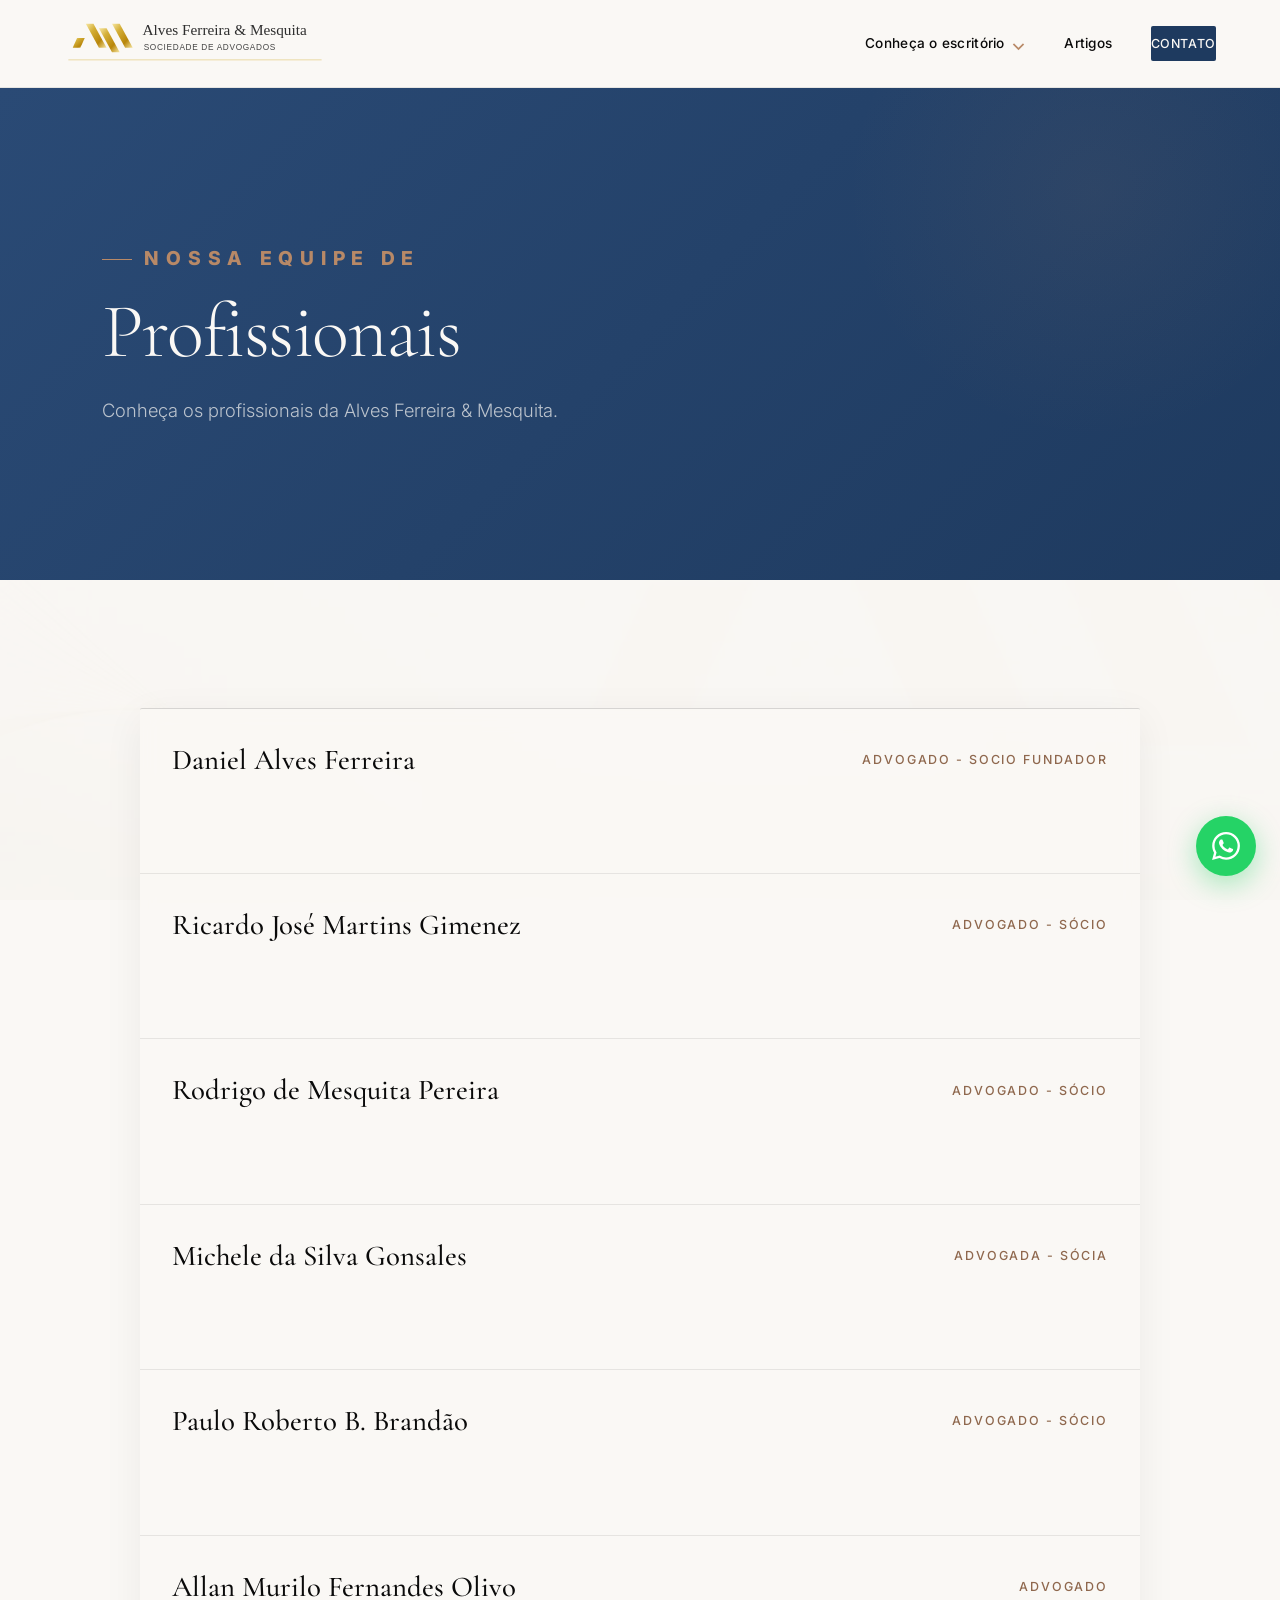
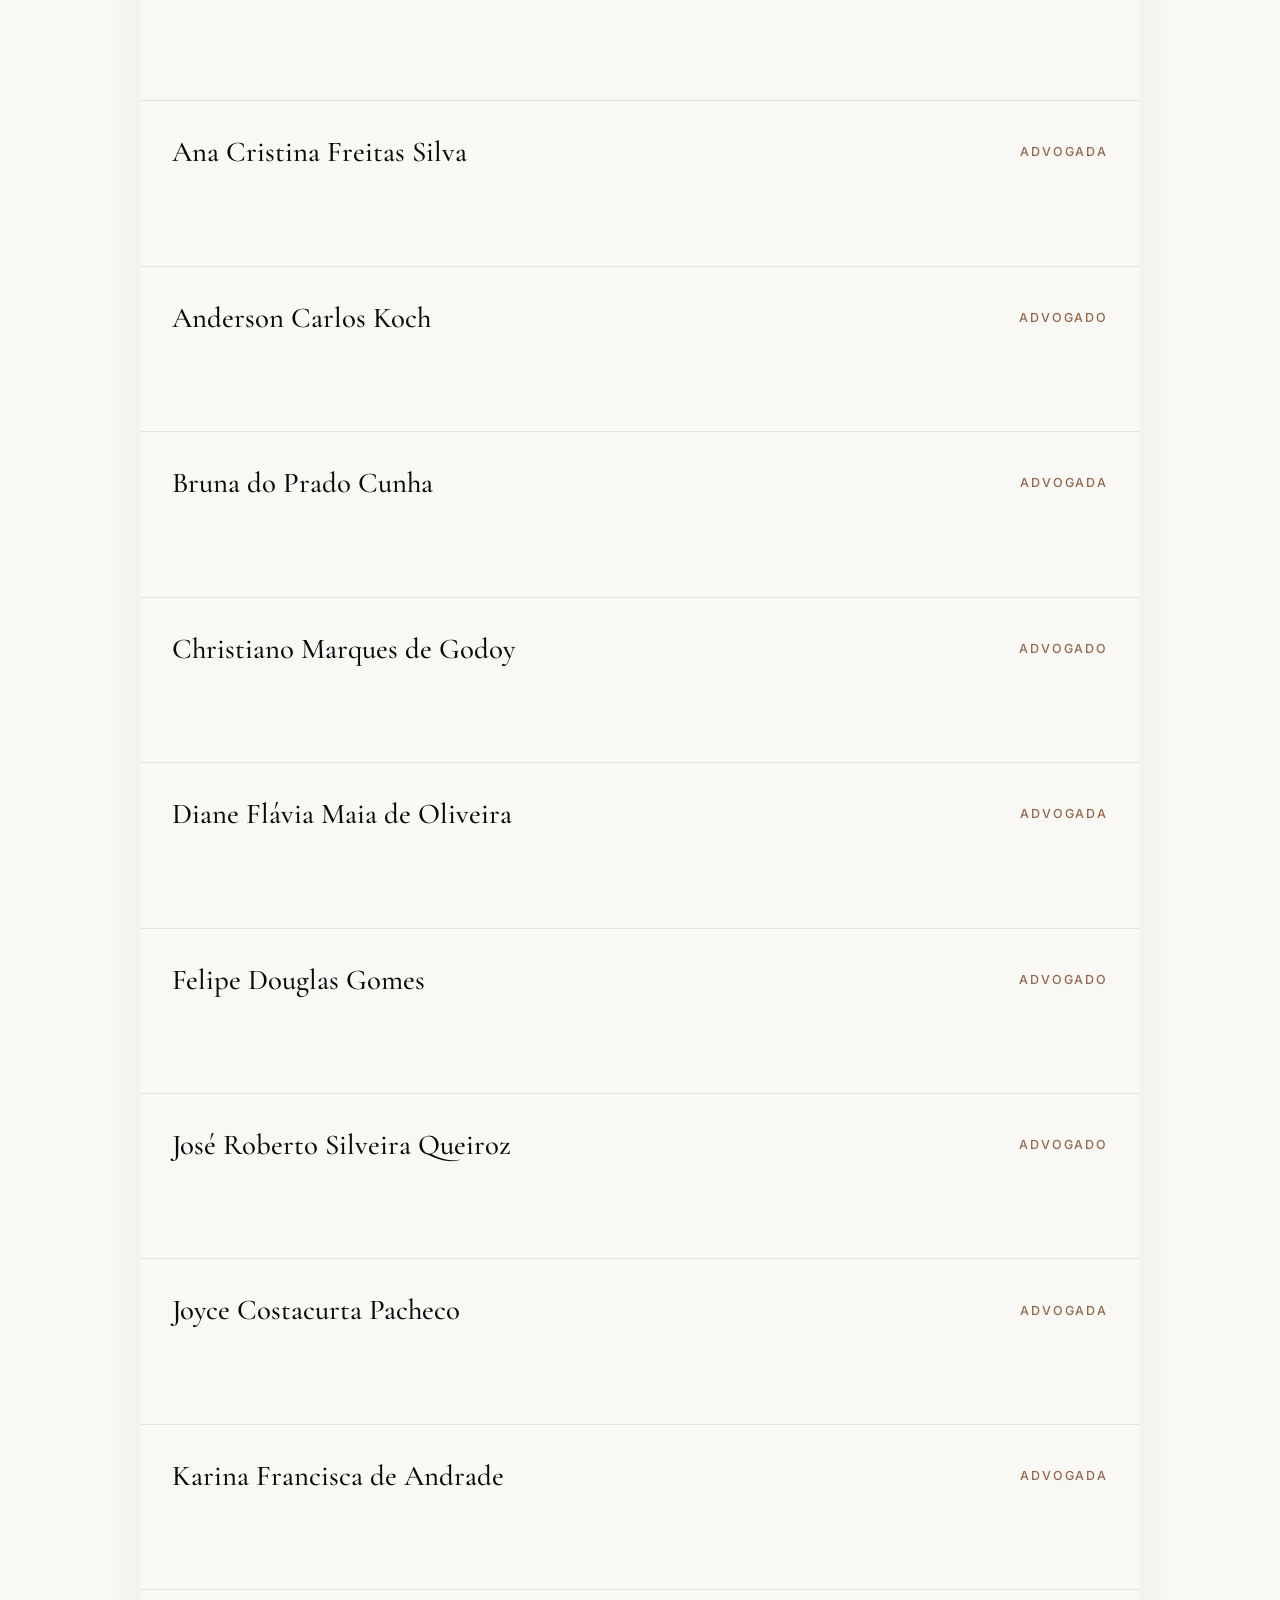
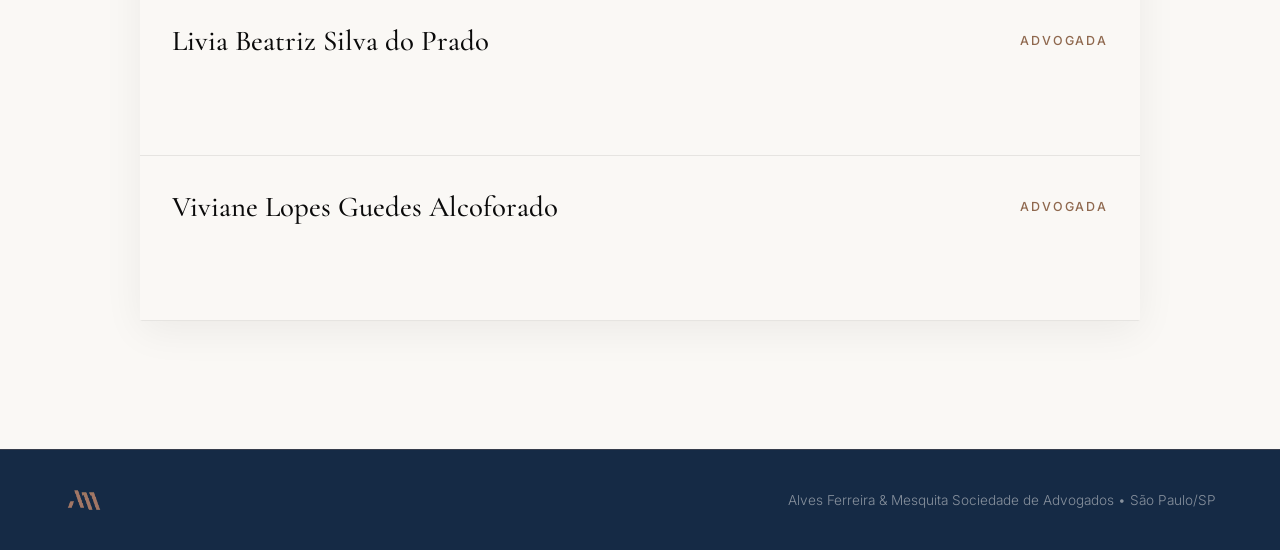
==== commit f0ffe6c4: "Remove Alexandre Costa lawyer card Removed the button for Alexandre Costa from the lawyer cards." ====
--- a/advogados.html
+++ b/advogados.html
@@ -66,10 +66,6 @@
                 <button class="lawyer-card animate-on-scroll delay-1" data-lawyer="Paulo">
                     <span>Paulo Roberto B. Brandão</span>
                     <small>Advogado - Sócio</small>
-                </button>
-                <button class="lawyer-card animate-on-scroll delay-2" data-lawyer="alexandre">
-                    <span>Alexandre Costa</span>
-                    <small>Engenheiro da Computação</small>
                 </button>
                 <button class="lawyer-card animate-on-scroll" data-lawyer="allanMurilo">
                     <span>Allan Murilo Fernandes Olivo</span>
@@ -153,4 +149,4 @@
 
     <script src="script.js"></script>
 </body>
-</html>+</html>
